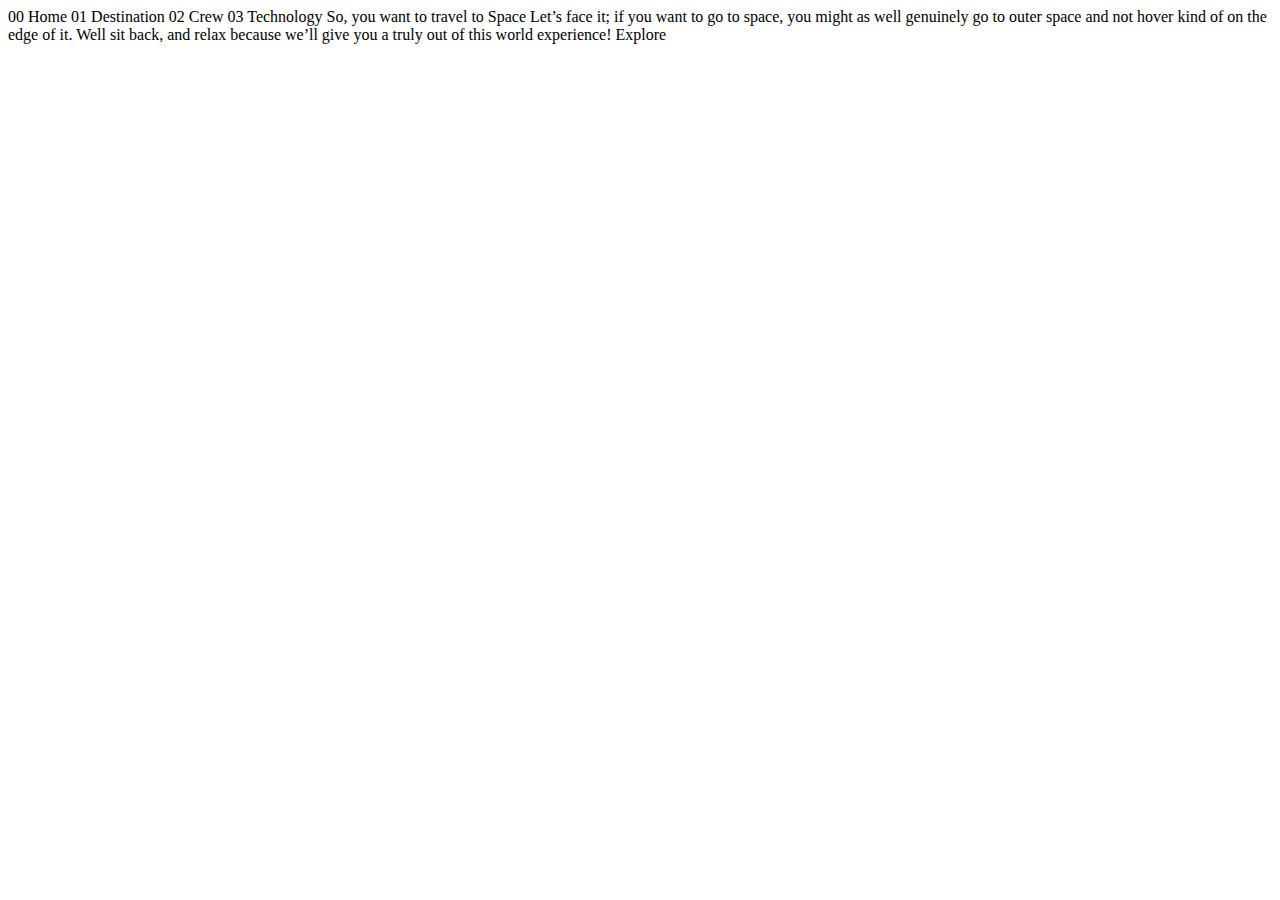
==== index.html @ 01fa8a1f "finish of the home page" ====
<!DOCTYPE html>
<html lang="en">
  <head>
    <meta charset="UTF-8" />
    <meta
      name="viewport"
      content="width=device-width, initial-scale=1.0"
    />

    <link
      rel="icon"
      type="image/png"
      sizes="32x32"
      href="./assets/favicon-32x32.png"
    />

    <title>Frontend Mentor | Space tourism website</title>
    <link
      rel="stylesheet"
      href="./assets/css/styles.css"
    />
  </head>
  <body>
    00 Home 01 Destination 02 Crew 03 Technology So, you want to travel to Space
    Let’s face it; if you want to go to space, you might as well genuinely go to
    outer space and not hover kind of on the edge of it. Well sit back, and
    relax because we’ll give you a truly out of this world experience! Explore
  </body>
</html>
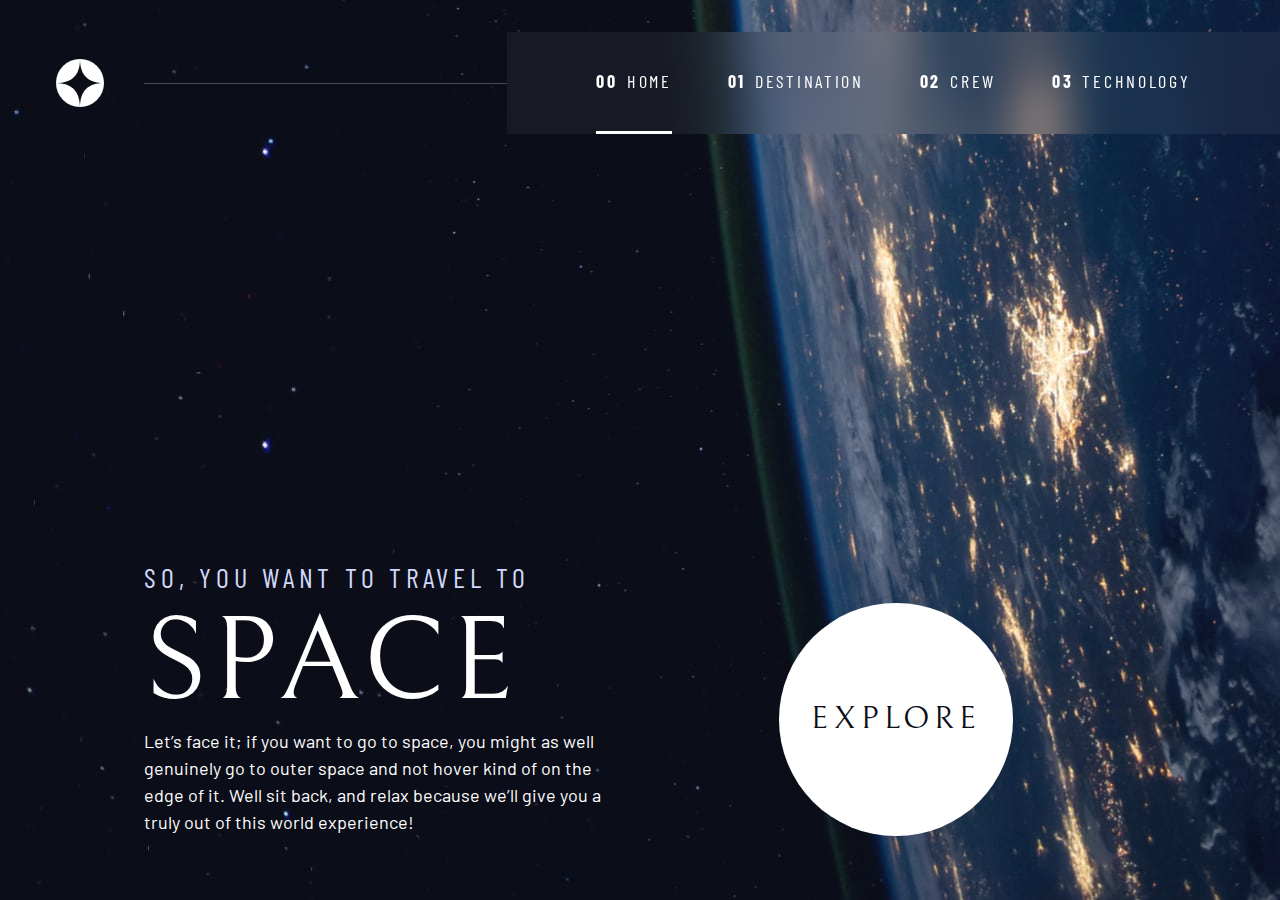
==== commit ae4cae5e: "final project" ====
--- a/index.html
+++ b/index.html
@@ -15,15 +15,103 @@
     />
 
     <title>Frontend Mentor | Space tourism website</title>
+    <!-- Custom CSS -->
     <link
       rel="stylesheet"
       href="./assets/css/styles.css"
     />
+    <script
+      src="index.js"
+      defer
+    ></script>
   </head>
-  <body>
-    00 Home 01 Destination 02 Crew 03 Technology So, you want to travel to Space
-    Let’s face it; if you want to go to space, you might as well genuinely go to
-    outer space and not hover kind of on the edge of it. Well sit back, and
-    relax because we’ll give you a truly out of this world experience! Explore
+  <body class="home">
+    <a
+      class="skip-to-content"
+      href="#main"
+      >Skip to content</a
+    >
+    <header class="primary-header flex">
+      <!-- div for the logo -->
+      <div>
+        <img
+          src="./assets/shared/logo.svg"
+          alt="space tourism logo"
+          class="logo"
+        />
+      </div>
+      <button
+        class="mobile-nav-toggle"
+        aria-controls="primary-navigation"
+        aria-expanded="false"
+      >
+        <span class="sr-only">Menu</span>
+      </button>
+      <nav>
+        <ul
+          id="primary-navigation"
+          data-visible="false"
+          class="primary-navigation underline-indicators flex"
+        >
+          <li class="active">
+            <a
+              href="index.html"
+              class="uppercase text-white letter-spacing-2 ff-sans-cond"
+              ><span aria-hidden="true">00</span>Home</a
+            >
+          </li>
+          <li>
+            <a
+              href="destination.html"
+              class="uppercase text-white letter-spacing-2 ff-sans-cond"
+              ><span aria-hidden="true">01</span>Destination</a
+            >
+          </li>
+          <li>
+            <a
+              href="crew.html"
+              class="uppercase text-white letter-spacing-2 ff-sans-cond"
+              ><span aria-hidden="true">02</span>Crew</a
+            >
+          </li>
+          <li>
+            <a
+              href="technology.html"
+              class="uppercase text-white letter-spacing-2 ff-sans-cond"
+              ><span aria-hidden="true">03</span>Technology</a
+            >
+          </li>
+        </ul>
+      </nav>
+    </header>
+    <main
+      id="main"
+      class="grid-container grid-container--home"
+    >
+      <div>
+        <!-- h1-Element contains everything until the end of 'Space' -->
+        <h1 class="fs-500 ff-sans-cond letter-spacing-1 uppercase text-accent">
+          So, you want to travel to
+          <span class="fs-900 ff-serif uppercase text-white d-block"
+            >Space</span
+          >
+        </h1>
+
+        <p>
+          Let’s face it; if you want to go to space, you might as well genuinely
+          go to outer space and not hover kind of on the edge of it. Well sit
+          back, and relax because we’ll give you a truly out of this world
+          experience!
+        </p>
+      </div>
+
+      <div>
+        <a
+          href="destination.html"
+          class="large-button bg-white text-dark uppercase letter-spacing-1 ff-serif"
+          >Explore</a
+        >
+      </div>
+    </main>
   </body>
 </html>
--- a/assets/css/styles.css
+++ b/assets/css/styles.css
@@ -0,0 +1,756 @@
+/* ---------------- */
+/* Fonts            */
+/* ---------------- */
+
+@import url('./fonts.css');
+
+/* ----------------- */
+/* Custom properties */
+/* ----------------- */
+
+:root {
+  --gap: 2rem;
+  /* colors */
+  --clr-dark: 230 35% 7%;
+  --clr-light: 231 77% 90%;
+  --clr-white: 0 0% 100%;
+
+  /* font-sizes */
+  --fs-900: clamp(5rem, 8vw + 1rem, 9.375rem);
+  --fs-800: 3.5rem;
+  --fs-700: 1.75rem;
+  --fs-600: 1.25rem;
+  --fs-500: 1rem;
+  --fs-400: 0.9375rem;
+  --fs-300: 1rem;
+  --fs-200: 0.875rem;
+
+  /* font-families */
+  --ff-serif: 'Bellefair', serif;
+  --ff-sans-cond: 'Barlow Condensed', sans-serif;
+  --ff-sans-normal: 'Barlow', sans-serif;
+}
+
+/* tablet devices */
+@media (35em <= width) {
+  /* font-sizes */
+  :root {
+    --fs-800: 5rem;
+    --fs-700: 2.5rem;
+    --fs-600: 1.5rem;
+    --fs-500: 1.25rem;
+    --fs-400: 1rem;
+  }
+}
+
+/* desktop devices */
+@media (45em <= width) {
+  /* font-sizes */
+  :root {
+    --fs-800: 6.25rem;
+    --fs-700: 3.5rem;
+    --fs-600: 2rem;
+    --fs-500: 1.75rem;
+    --fs-400: 1.125rem;
+  }
+}
+
+/* ---------------- */
+/* Reset            */
+/* ---------------- */
+
+/* Box sizing rules */
+*,
+*::before,
+*::after {
+  box-sizing: border-box;
+}
+
+/* Remove default margin */
+body,
+h1,
+h2,
+h3,
+h4,
+p,
+figure,
+blockquote {
+  margin: 0;
+}
+
+h1,
+h2,
+h3,
+h4,
+h5,
+h6,
+p {
+  font-weight: 400;
+}
+
+/* Set core body defaults */
+body {
+  font-family: var(--ff-sans-normal);
+  font-size: var(--fs-400);
+  background-color: hsl(var(--clr-dark));
+  color: hsl(var(--clr-white));
+  min-height: 100vh;
+  text-rendering: optimizeSpeed;
+  line-height: 1.5;
+  display: grid;
+  grid-template-rows: min-content 1fr;
+  overflow-x: hidden;
+}
+
+/* Make images easier to work with */
+img,
+picture {
+  max-width: 100%;
+  display: block;
+}
+
+/* Inherit fonts for inputs and buttons */
+input,
+button,
+textarea,
+select {
+  font: inherit;
+}
+
+/* Remove all animations and transitions - accessibility issue */
+@media (prefers-reduced-motion: reduce) {
+  html:focus-within {
+    scroll-behavior: auto;
+  }
+  *,
+  *::before,
+  *::after {
+    animation-duration: 0.01ms !important;
+    animation-iteration-count: 1 !important;
+    transition-duration: 0.01ms !important;
+    scroll-behavior: auto !important;
+  }
+}
+
+/* ---------------- */
+/* Utility Classes  */
+/* ---------------- */
+
+.flex {
+  display: flex;
+  gap: var(--gap, 1rem);
+}
+
+.grid {
+  display: grid;
+  gap: var(--gap, 1rem);
+}
+
+.d-block {
+  display: block;
+}
+
+.flow > *:where(:not(:first-child)) {
+  margin-block-start: var(--flow-space, 1rem);
+}
+.flow--space-small {
+  --flow-space: 0.75rem;
+}
+.container {
+  padding-inline: 2em;
+  margin-inline: auto;
+  max-width: 80rem;
+}
+
+.sr-only {
+  position: absolute;
+  width: 1px;
+  height: 1px;
+  padding: 0;
+  margin: -1px;
+  overflow: hidden;
+  clip-path: rect(0, 0, 0, 0);
+  white-space: nowrap; /* added line */
+  border: 0;
+}
+
+.skip-to-content {
+  position: absolute;
+  z-index: 15;
+  background: hsl(var(--clr-white));
+  color: hsl(var(--clr-dark));
+  padding: 0.5em 1em;
+  margin-inline: auto;
+  transform: translateY(-100%);
+  transition: transform 0.3s ease-in-out;
+}
+.skip-to-content:focus {
+  transform: translateY(0);
+}
+/* colors */
+.bg-dark {
+  background-color: hsl(var(--clr-dark));
+}
+.bg-accent {
+  background: hsl(var(--clr-light));
+}
+.bg-accent-20 {
+  background: hsl(var(--clr-light) / 0.2);
+}
+
+.bg-white {
+  background: hsl(var(--clr-white));
+}
+.text-dark {
+  color: hsl(var(--clr-dark));
+}
+.text-accent {
+  color: hsl(var(--clr-light));
+}
+.text-white {
+  color: hsl(var(--clr-white));
+}
+
+/* typography */
+.ff-serif {
+  font-family: var(--ff-serif);
+}
+.ff-sans-cond {
+  font-family: var(--ff-sans-cond);
+}
+.ff-sans-normal {
+  font-family: var(--ff-sans-normal);
+}
+
+.letter-spacing-1 {
+  letter-spacing: 4.75px;
+}
+.letter-spacing-2 {
+  letter-spacing: 2.7px;
+}
+.letter-spacing-3 {
+  letter-spacing: 2.35px;
+}
+
+.uppercase {
+  text-transform: uppercase;
+}
+
+.fs-900 {
+  font-size: var(--fs-900);
+}
+.fs-800 {
+  font-size: var(--fs-800);
+}
+.fs-700 {
+  font-size: var(--fs-700);
+}
+.fs-600 {
+  font-size: var(--fs-600);
+}
+.fs-500 {
+  font-size: var(--fs-500);
+}
+.fs-400 {
+  font-size: var(--fs-400);
+}
+.fs-300 {
+  font-size: var(--fs-300);
+}
+.fs-200 {
+  font-size: var(--fs-200);
+}
+
+.fs-900,
+.fs-800,
+.fs-700,
+.fs-600 {
+  line-height: 1.1;
+}
+
+.numbered-title {
+  font-family: var(--ff-sans-cond);
+  font-size: var(--fs-500);
+  text-transform: uppercase;
+  letter-spacing: 4.72px;
+}
+.numbered-title span {
+  margin-inline-end: 0.5em;
+  font-weight: bold;
+  color: hsl(var(--clr-white) / 0.25);
+}
+
+/* ----------------- */
+/* Components        */
+/* ----------------- */
+.large-button {
+  font-size: 2rem;
+  position: relative;
+  z-index: 1;
+  display: inline-grid;
+  place-items: center;
+  padding: 0 2rem;
+  border-radius: 50%;
+  aspect-ratio: 1;
+  text-decoration: none;
+}
+.large-button::after {
+  position: absolute;
+  z-index: -1;
+  content: '';
+  width: 100%;
+  height: 100%;
+  background: hsl(var(--clr-white) / 0.15);
+  border-radius: 50%;
+  opacity: 0;
+  transition: opacity 0.5s linear, transform 0.75s ease-in-out;
+}
+.large-button:hover::after,
+.large-button:focus::after {
+  opacity: 1;
+  transform: scale(1.5);
+}
+
+/* primary header */
+.logo {
+  margin: 1.5rem clamp(1.5rem, 5vw, 3.5rem);
+}
+.primary-header {
+  justify-content: space-between;
+  align-items: center;
+}
+.primary-navigation {
+  --gap: clamp(1.5rem, 5vw, 3.5rem);
+  --underline-gap: 2em;
+  list-style: none;
+  background: hsl(var(--clr-dark) / 0.9);
+  padding: 0;
+  margin: 0;
+}
+
+.primary-navigation a {
+  text-decoration: none;
+}
+.primary-navigation a > span {
+  font-weight: 700;
+  margin-inline-end: 0.5em;
+}
+
+.mobile-nav-toggle {
+  display: none;
+}
+
+@supports (backdrop-filter: blur(1.5rem)) {
+  .primary-navigation {
+    background: hsl(var(--clr-white) / 0.05);
+    backdrop-filter: blur(1.5rem);
+  }
+}
+
+/* mobile navigation */
+@media (max-width: 35em) {
+  .primary-navigation {
+    position: fixed;
+    inset: 0 0 0 30%;
+    z-index: 10;
+    list-style: none;
+    --underline-gap: 0.5em;
+    padding: min(20rem, 15vh) 2rem;
+    margin: 0;
+    flex-direction: column;
+    transform: translateX(100%);
+    transition: transform 0.7s ease-in-out;
+  }
+  .primary-navigation[data-visible='true'] {
+    transform: translateX(0%);
+  }
+  .primary-navigation.underline-indicators > .active {
+    border: 0;
+  }
+  .mobile-nav-toggle {
+    display: block;
+    position: absolute;
+    top: 2rem;
+    right: 1rem;
+    z-index: 20;
+    background: transparent;
+    background-image: url(../shared/icon-hamburger.svg);
+    background-position: center;
+    background-repeat: no-repeat;
+    width: 1.5rem;
+    aspect-ratio: 1;
+    border: none;
+    cursor: pointer;
+  }
+  .mobile-nav-toggle[aria-expanded='true'] {
+    background-image: url(../shared/icon-close.svg);
+  }
+  .mobile-nav-toggle:focus-visible {
+    outline: 5px solid white;
+    outline-offset: 5px;
+  }
+}
+
+@media (min-width: 35em) {
+  .primary-navigation {
+    padding-inline: clamp(3rem, 7vw, 7rem);
+  }
+}
+/* @media (min-width: 35em) and (max-width: 45em) { */
+@media (35em <= width < 45em) {
+  .primary-navigation a > span {
+    display: none;
+  }
+}
+
+@media (width >= 45em) {
+  .primary-header::after {
+    content: '';
+    display: block;
+    position: relative;
+    height: 1px;
+    width: 100%;
+    margin-inline-end: -4rem;
+    background: hsl(var(--clr-white) / 0.25);
+    order: 1;
+  }
+  nav {
+    order: 2;
+  }
+  .primary-navigation {
+    margin-block: 2rem;
+  }
+}
+
+.underline-indicators > * {
+  cursor: pointer;
+  padding: var(--underline-gap, 0.5em) 0;
+  border: 0;
+  border-bottom: 0.2rem solid hsl(var(--clr-white) / 0);
+  background-color: transparent;
+}
+.underline-indicators > *:hover,
+.underline-indicators > *:focus {
+  border-color: hsl(var(--clr-white) / 0.5);
+}
+.underline-indicators > .active,
+.underline-indicators > [aria-selected='true'] {
+  color: hsl(var(--clr-white));
+  border-color: hsl(var(--clr-white));
+}
+.tab-list {
+  --gap: 2rem;
+}
+
+.dot-indicators > * {
+  cursor: pointer;
+  aspect-ratio: 1;
+  border: 0;
+  border-radius: 50%;
+  padding: 0.5em;
+  background: hsl(var(--clr-white) / 0.25);
+}
+.dot-indicators > *:hover,
+.dot-indicators > *:active {
+  background: hsl(var(--clr-white) / 0.5);
+}
+.dot-indicators > [aria-selected='true'] {
+  background: hsl(var(--clr-white));
+}
+
+.numbered-indicators > * {
+  cursor: pointer;
+  width: fit-content;
+  aspect-ratio: 1;
+  padding: 1rem;
+  border: 1px solid hsl(var(--clr-white) / 0.25);
+  border-radius: 50%;
+}
+.numbered-indicators > *:hover,
+.numbered-indicators > *:active {
+  border-color: hsl(var(--clr-white) / 0.5);
+}
+.numbered-indicators > [aria-selected='true'] {
+  background: hsl(var(--clr-white));
+  color: hsl(var(--clr-dark));
+}
+
+@media (45em >= width) {
+  .numbered-indicators {
+    grid-template-columns: 1fr 1fr 1fr;
+  }
+}
+/* ------------------------ */
+/* Page specific background */
+/* ------------------------ */
+body {
+  background-size: cover;
+  background-position: bottom center;
+}
+
+/* home */
+
+.home {
+  background-image: url(../home/background-home-mobile.jpg);
+}
+@media (min-width: 35rem) {
+  .home {
+    background-position: center center;
+    background-image: url(../home/background-home-tablet.jpg);
+  }
+}
+@media (min-width: 45rem) {
+  .home {
+    background-image: url(../home/background-home-desktop.jpg);
+  }
+}
+
+/* destination */
+
+.destination {
+  background-image: url(../destination/background-destination-mobile.jpg);
+}
+@media (min-width: 35rem) {
+  .destination {
+    background-position: center center;
+    background-image: url(../destination/background-destination-tablet.jpg);
+  }
+}
+@media (min-width: 45rem) {
+  .destination {
+    background-image: url(../destination/background-destination-desktop.jpg);
+  }
+}
+
+/* crew */
+
+.crew {
+  background-image: url(../crew/background-crew-mobile.jpg);
+}
+@media (min-width: 35rem) {
+  .crew {
+    background-position: center center;
+    background-image: url(../crew/background-crew-tablet.jpg);
+  }
+}
+@media (min-width: 45rem) {
+  .crew {
+    background-image: url(../crew/background-crew-desktop.jpg);
+  }
+}
+
+/* technology */
+
+.technology {
+  background-image: url(../technology/background-technology-mobile.jpg);
+}
+@media (min-width: 35rem) {
+  .technology {
+    background-position: center center;
+    background-image: url(../technology/background-technology-tablet.jpg);
+  }
+}
+@media (min-width: 45rem) {
+  .technology {
+    background-image: url(../technology/background-technology-desktop.jpg);
+  }
+}
+
+/* --------------- */
+/* Layout          */
+/* --------------- */
+
+.grid-container {
+  text-align: center;
+  display: grid;
+  place-items: center;
+  padding-inline: 1rem;
+  padding-block-end: 4rem;
+}
+
+.grid-container p:not([class]) {
+  max-width: 50ch;
+}
+
+.numbered-title {
+  grid-area: title;
+}
+
+/* destination layout  */
+.grid-container--destination {
+  --flow-space: 2rem;
+  grid-template-areas:
+    'title'
+    'image'
+    'tabs'
+    'content';
+}
+.grid-container--destination > picture {
+  grid-area: image;
+  max-width: 60%;
+}
+
+.grid-container--destination > .tab-list {
+  grid-area: tabs;
+}
+
+.grid-container--destination > .destination-info {
+  grid-area: content;
+}
+.destination-meta {
+  flex-direction: column;
+  border-top: 1px solid hsl(var(--clr-white) / 0.15);
+  padding-block-start: 2.5rem;
+  margin-block-start: 2.5rem;
+}
+
+.destination-meta p {
+  font-size: 1.75rem;
+}
+
+/* crew layout  */
+.grid-container--crew {
+  --flow-space: 2rem;
+  grid-template-areas:
+    'title'
+    'image'
+    'tabs'
+    'content';
+}
+.grid-container--crew > picture {
+  grid-area: image;
+  max-width: 60%;
+  border-bottom: 1px solid hsl(var(--clr-white) / 0.1);
+}
+.crew-details h2 {
+  color: hsl(var(--clr-white) / 0.5);
+}
+.grid-container--crew > .dot-indicators {
+  grid-area: tabs;
+}
+
+.grid-container--crew > .crew-details {
+  grid-area: content;
+}
+
+/* technology layout */
+.grid-container--technology {
+  --flow-space: 2rem;
+  padding-inline: 0;
+  grid-template-areas:
+    'title'
+    'image'
+    'tabs'
+    'content';
+}
+
+.grid-container--technology > picture {
+  grid-area: image;
+  max-width: 100%;
+}
+
+.grid-container--technology .numbered-indicators {
+  grid-area: tabs;
+}
+
+/* Layout media queries */
+
+@media (35em <= width) {
+  .numbered-title {
+    justify-self: start;
+    margin-block-start: 2rem;
+  }
+  .grid-container--technology > .numbered-title {
+    padding-inline-start: 2rem;
+  }
+  .grid-container--technology {
+    row-gap: 1rem;
+  }
+
+  .destination-meta {
+    flex-direction: row;
+    justify-content: space-evenly;
+  }
+  .grid-container--crew {
+    padding-block-end: 0;
+    grid-template-areas:
+      'title'
+      'content'
+      'tabs'
+      'image';
+  }
+}
+
+@media (45em <= width) {
+  .grid-container {
+    text-align: left;
+    column-gap: var(--container-gap, 2rem);
+    grid-template-columns:
+      minmax(1rem, 1fr)
+      repeat(2, minmax(0, 30rem))
+      minmax(1rem, 1fr);
+  }
+
+  .grid-container--home {
+    padding-block-start: max(6rem, 20vh);
+    align-items: flex-end;
+  }
+  .grid-container--home > *:first-child {
+    grid-column: 2;
+  }
+  .grid-container--home > *:last-child {
+    grid-column: 3;
+  }
+
+  .grid-container--destination {
+    justify-items: start;
+    align-items: start;
+    grid-template-areas:
+      '. title title .'
+      '. image tabs .'
+      ' .image content .';
+  }
+  .grid-container--destination > picture,
+  .grid-container--crew > picture {
+    max-width: 90%;
+  }
+  .grid-container--crew > picture {
+    grid-column: span 2;
+    align-self: end;
+    max-width: 90%;
+  }
+
+  .destination-meta {
+    --gap: min(5vw, 6rem);
+    justify-content: flex-start;
+  }
+
+  .grid-container--crew {
+    grid-template-areas:
+      '. title image .'
+      '. content image .'
+      '. tabs image .';
+  }
+  .grid-container--crew > .dot-indicators {
+    justify-self: start;
+  }
+
+  .grid-container--technology {
+    column-gap: 1rem;
+    grid-template-columns: repeat(3, minmax(0, 30rem));
+    grid-template-areas:
+      'title . .'
+      'tabs content image'
+      'tabs content image';
+  }
+  .grid-container--technology > .numbered-title {
+    grid-column: span 3;
+    padding-inline-start: 12vw;
+  }
+  .grid-container--technology > picture > #img-portrait {
+    display: block;
+  }
+  .grid-container--technology > picture > #img-landscape {
+    display: none;
+  }
+}
